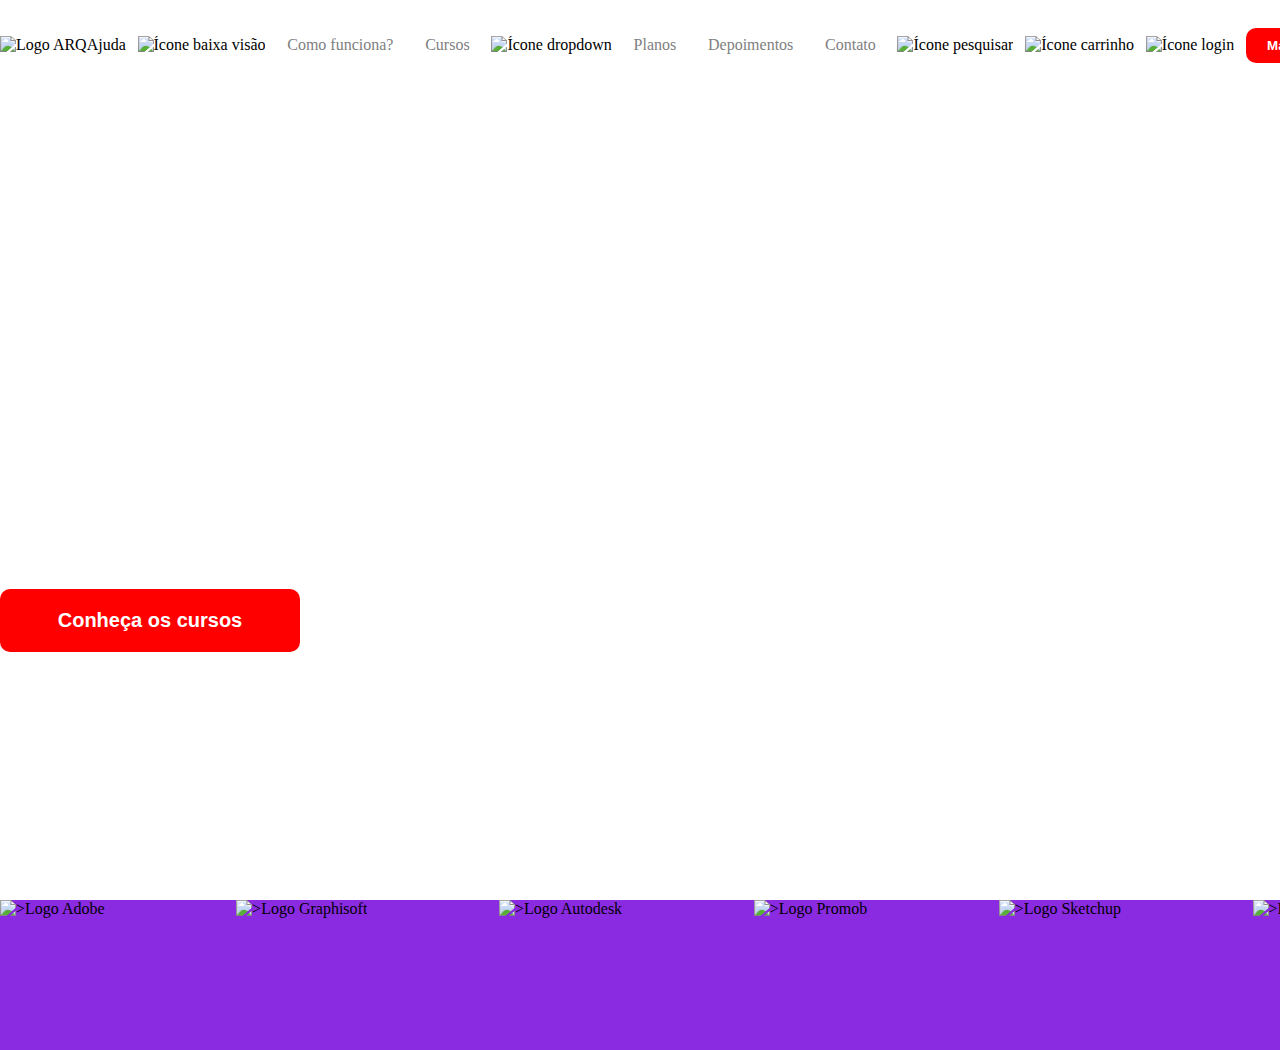
==== exercicio_final/index.html @ 5bce585d "arquivos da aula 10" ====
<!DOCTYPE html>
<html>
<head>
    <meta charset="utf-8" />
    <meta http-equiv="X-UA-Compatible" content="IE=edge">
    <title>ARQAjuda</title>
    <meta name="viewport" content="width=device-width, initial-scale=1">
    <link rel="stylesheet" type="text/css" media="screen" href="styles.css" />
</head>
<body>
    
    <header>
        <div class="container"> 
            <nav class="menu">
                <img src="logoarqajuda" alt="Logo ARQAjuda">
                <img src="iconebaixavisao" alt="Ícone baixa visão">
                <a href="#">Como funciona?</a>
                <a href="#">Cursos</a>
                <img src="iconedropdown" alt="Ícone dropdown">
                <a href="#">Planos</a>
                <a href="#">Depoimentos</a>
                <a href="#">Contato</a>
                <img src="iconepesquisar" alt="Ícone pesquisar">
                <img src="iconecarrinho" alt="Ícone carrinho">
                <img src="iconelogin" alt="Ícone login">
                <button class="button1">Matricule-se</button>
            </nav>
        </div>
    </header>

    <div class="banner">
        <div class="wrapper"> 
            <h1>Tenha tutores reais auxiliando<br>seu aprendizado nas áreas de<br>Arquitetura, Urbanismo e Interiores.</h1>
            <h2>Você está com dificuldade nas disciplinas?<br>Conecte-se a profissionais experientes<br>capazes de transformar seu aprendizado.</h2>
        <button class="button2">Conheça os cursos</button>
        </div>
    </div>

    <div class="partnerbox">
        <img src="logoadobe" alt=">Logo Adobe">
        <img src="logographisoft" alt=">Logo Graphisoft">
        <img src="logoautodesk" alt=">Logo Autodesk">
        <img src="logopromob" alt=">Logo Promob">
        <img src="logosketchup" alt=">Logo Sketchup">
        <img src="logolumion" alt=">Logo Lumion">

    </div>







<script src="main.js"></script>
</body>
</html>
---- exercicio_final/styles.css ----
* {
    border: 0;
    padding: 0;
    margin: 0;
}

header {
    background-color: white;
    width: 100%;
    height: 80px;
    position: fixed;
    top: 0;
    left: 0;
}

.container{
    width: 1366px;
    height: 90px;
    margin: 0 auto;  
}

nav{
    width: 1366px;
    height: 90px;
    display: flex;
    justify-content: space-between;
    align-items: center;
}

nav a {
    color: gray;
    text-decoration: none;
    margin: 0 10px;
    font-size: 16px;
}

.button1 {
    width: 120px;
    background-color: red;
    border-radius: 10px;
    padding: 10px;
    color: white;
    font-weight: bold;
}


.banner {
    width: 100%;
    height: 900px;
    background-size: cover; 
    object-fit: fill;
    background-image: url('https://toflipflop.files.wordpress.com/2011/08/193363_10150164271838254_80329313253_6744668_5075545_o.jpg');
    background-position: center; 
    display: flex;
    justify-content: center;
    align-items: center;

}

.wrapper{
    width: 1366px;
    height: 500px;
}

.wrapper h1{
    color: #FFF;
    font-size: 50px;
    font-weight: bold;
    margin-top: 50px;
}

.wrapper h2{
    color: #FFF;
    font-size: 30px;
    font-weight: normal;
    margin-top: 20px;
    line-height: 40px;
    margin-bottom: 25px;
}

.partnerbox{
    width: 1366px;
    height: 150px;
    background-color: blueviolet;
    display: flex;
    justify-content: space-between;
    background-position: center; 
    margin: 0 auto;
}

.button2 {
    width: 300px;
    background-color: red;
    border-radius: 10px;
    padding: 20px;
    color: white;
    font-weight: bold;
    font-size: 20px
}
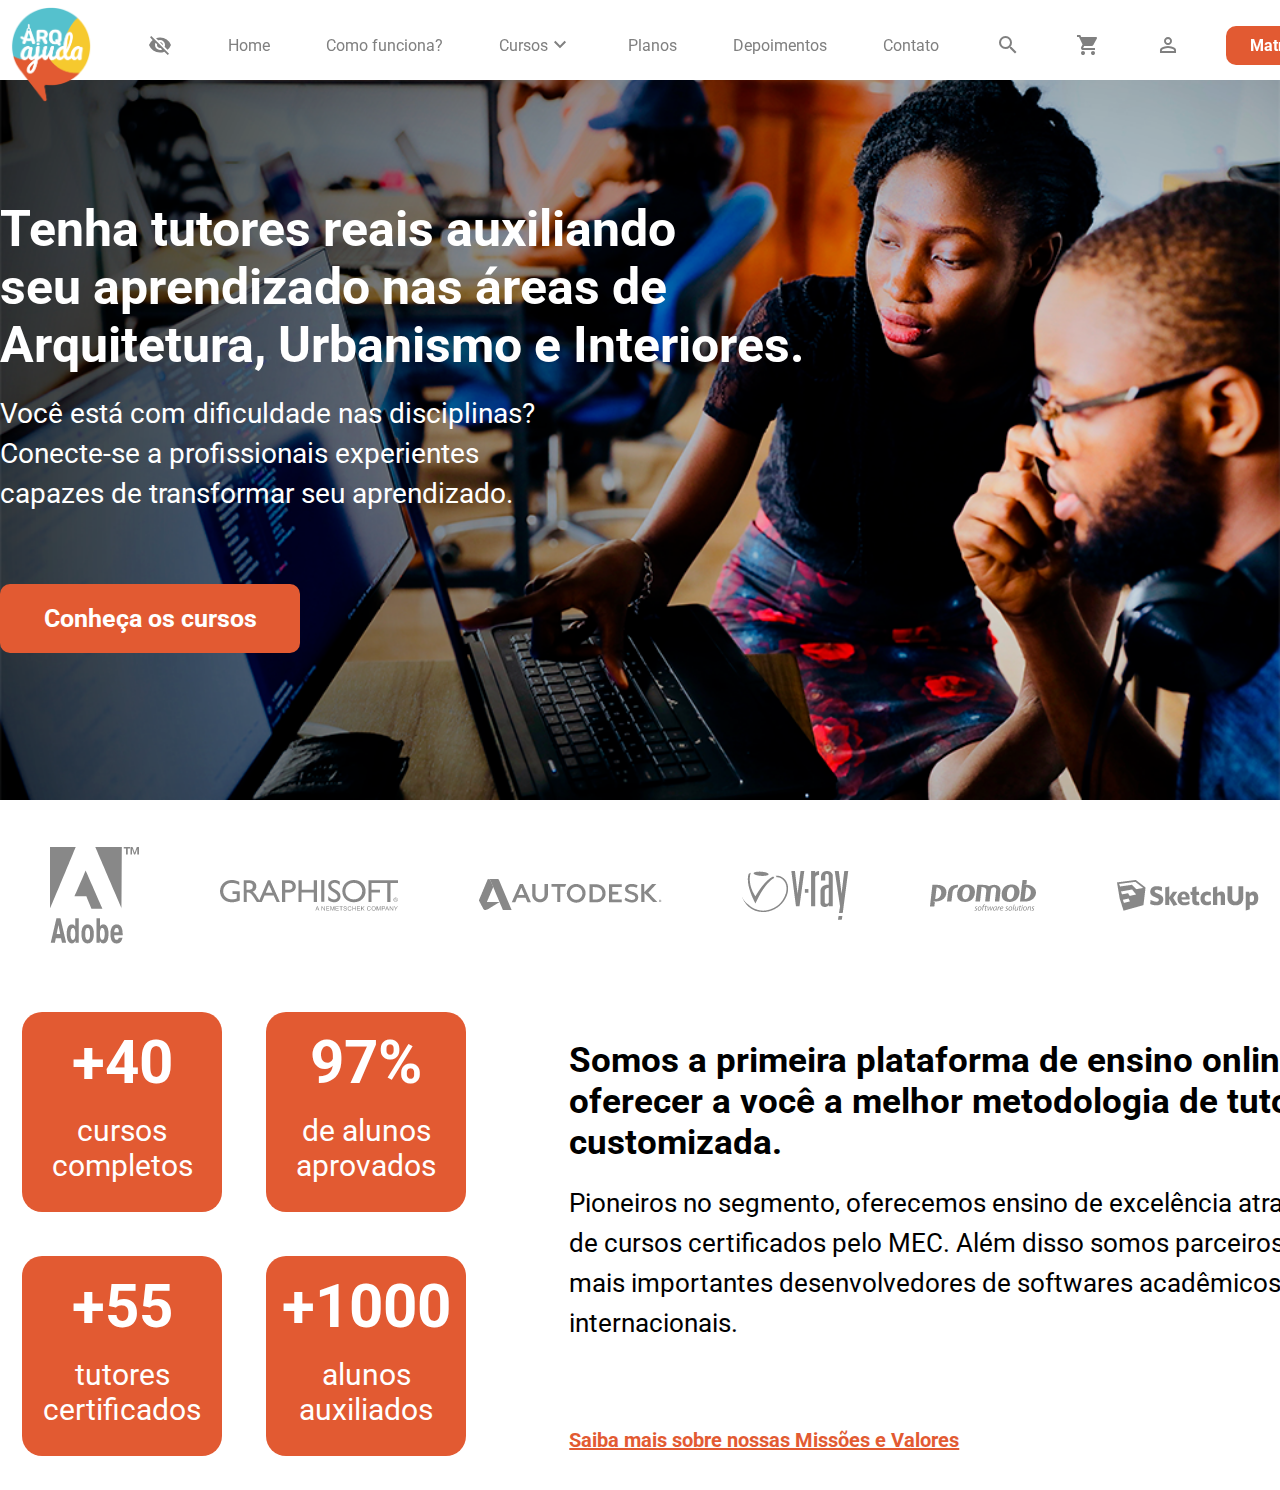
==== commit b7c5c18b: "arquivos finais 21/fev" ====
--- a/exercicio_final/index.html
+++ b/exercicio_final/index.html
@@ -5,6 +5,8 @@
     <meta http-equiv="X-UA-Compatible" content="IE=edge">
     <title>ARQAjuda</title>
     <meta name="viewport" content="width=device-width, initial-scale=1">
+    <link href="https://fonts.googleapis.com/css?family=Roboto:300,400,500,700,900&display=swap" rel="stylesheet">
+    <link href="https://fonts.googleapis.com/icon?family=Material+Icons" rel="stylesheet">
     <link rel="stylesheet" type="text/css" media="screen" href="styles.css" />
 </head>
 <body>
@@ -12,17 +14,17 @@
     <header>
         <div class="container"> 
             <nav class="menu">
-                <img src="logoarqajuda" alt="Logo ARQAjuda">
-                <img src="iconebaixavisao" alt="Ícone baixa visão">
+                <a href="#"><img src="logo_arqajuda.png" class="logo" alt="Logo ARQAjuda"></a>
+                <a href="#"><i class="material-icons">visibility_off</i></a>
+                <a href="#">Home</a>
                 <a href="#">Como funciona?</a>
-                <a href="#">Cursos</a>
-                <img src="iconedropdown" alt="Ícone dropdown">
+                <a href="#">Cursos <i class="material-icons" >keyboard_arrow_down</i></a>
                 <a href="#">Planos</a>
                 <a href="#">Depoimentos</a>
                 <a href="#">Contato</a>
-                <img src="iconepesquisar" alt="Ícone pesquisar">
-                <img src="iconecarrinho" alt="Ícone carrinho">
-                <img src="iconelogin" alt="Ícone login">
+                <a href="#"><i class="material-icons">search</i></a>
+                <a href="#"><i class="material-icons">shopping_cart</i></a>
+                <a href="#"><i class="material-icons">person_outline</i></a>
                 <button class="button1">Matricule-se</button>
             </nav>
         </div>
@@ -37,15 +39,39 @@
     </div>
 
     <div class="partnerbox">
-        <img src="logoadobe" alt=">Logo Adobe">
-        <img src="logographisoft" alt=">Logo Graphisoft">
-        <img src="logoautodesk" alt=">Logo Autodesk">
-        <img src="logopromob" alt=">Logo Promob">
-        <img src="logosketchup" alt=">Logo Sketchup">
-        <img src="logolumion" alt=">Logo Lumion">
-
+        <img src="logo_adobe.png" alt=">Logo Adobe">
+        <img src="logo_graphisoft.png" alt=">Logo Graphisoft">
+        <img src="logo_autodesk.png" alt=">Logo Autodesk">
+        <img src="logo_vray.png" alt=">Logo Vray">
+        <img src="logo_promob.png" alt=">Logo Promob">
+        <img src="logo_sketchup.png" alt=">Logo Sketchup">
+        <img src="logo_lumion.png" alt=">Logo Lumion">
     </div>
-
+    <div class="aboutbox">
+        <div class="numbers">
+            <div class="box">
+                <h1>+40</h1>
+                <h2>cursos completos</h2>
+            </div>
+            <div class="box">
+                <h1>97%</h1>
+                <h2>de alunos aprovados</h2> 
+            </div>
+            <div class="box">
+                <h1>+55</h1>
+                <h2>tutores certificados</h2>
+            </div>
+            <div class="box">
+                <h1>+1000</h1>
+                <h2>alunos auxiliados</h2>
+            </div>
+        </div>
+        <div class="numbersinfo">
+            <h1> Somos a primeira plataforma de ensino online a oferecer a você a melhor metodologia de tutoria customizada.</h1>
+            <h2>Pioneiros no segmento, oferecemos ensino de excelência através de cursos certificados pelo MEC. Além disso somos parceiros dos mais importantes desenvolvedores de softwares acadêmicos internacionais.</h2>
+        <a href="#" class="saibamaislink"> Saiba mais sobre nossas Missões e Valores </a>
+        </div>
+    </div>
 
 
 
--- a/exercicio_final/styles.css
+++ b/exercicio_final/styles.css
@@ -28,33 +28,43 @@
 }
 
 nav a {
+    font-family: 'Roboto';
     color: gray;
     text-decoration: none;
     margin: 0 10px;
     font-size: 16px;
+    display: flex;
+    justify-content: center;
+    align-items: center;
 }
 
 .button1 {
-    width: 120px;
-    background-color: red;
+    font-family: 'Roboto';
+    width: 140px;
+    background-color: #E25A32;
     border-radius: 10px;
     padding: 10px;
     color: white;
     font-weight: bold;
+    font-size: 16px;
+}
+
+.logo {
+    height: 95px;
+    margin-top: 18px;
 }
 
 
 .banner {
     width: 100%;
-    height: 900px;
+    height: 800px;
     background-size: cover; 
-    object-fit: fill;
-    background-image: url('https://toflipflop.files.wordpress.com/2011/08/193363_10150164271838254_80329313253_6744668_5075545_o.jpg');
+    object-fit: cover;
+    background-image: url('background.png');
     background-position: center; 
     display: flex;
     justify-content: center;
     align-items: center;
-
 }
 
 .wrapper{
@@ -63,38 +73,120 @@
 }
 
 .wrapper h1{
+    font-family: 'Roboto';
     color: #FFF;
     font-size: 50px;
-    font-weight: bold;
+    font-weight: bolder;
     margin-top: 50px;
 }
 
 .wrapper h2{
+    font-family: 'Roboto';
     color: #FFF;
-    font-size: 30px;
+    font-size: 28px;
     font-weight: normal;
     margin-top: 20px;
     line-height: 40px;
-    margin-bottom: 25px;
+    margin-bottom: 70px;
 }
 
 .partnerbox{
     width: 1366px;
-    height: 150px;
-    background-color: blueviolet;
+    height: 90px;
     display: flex;
     justify-content: space-between;
     background-position: center; 
+    align-items: flex-start;
+    align-items: center;
     margin: 0 auto;
+    padding: 50px;
 }
 
 .button2 {
+    font-family: 'Roboto';
     width: 300px;
-    background-color: red;
+    background-color: #E25A32;
     border-radius: 10px;
     padding: 20px;
     color: white;
     font-weight: bold;
-    font-size: 20px
+    font-size: 25px
 }
 
+.aboutbox{
+    width: 1366px;
+    min-height: 500px;
+    display: flex;
+    justify-content: center;
+    align-items: flex-start;
+    margin: 0 auto;
+}
+
+.numbers{
+    min-width: 500px;
+    display: flex;
+    align-items: flex-start;
+    flex-wrap: wrap;
+    
+}
+
+.numbersinfo{
+    width: 1366px;
+    height: 500px;
+}
+
+.numbersinfo h1{
+    font-family: 'Roboto';
+    color:black;
+    font-size: 35px;
+    font-weight: bolder;
+    margin-top: 50px;
+    margin-right: 20px;
+}
+
+.numbersinfo h2{
+    font-family: 'Roboto';
+    color: black;
+    font-size: 26px;
+    font-weight: normal;
+    margin-top: 20px;
+    line-height: 40px;
+    margin-bottom: 85px;
+    margin-right: 20px;
+}
+
+.box{
+    background-color: #E25A32;
+    width: 200px;
+    height: 200px;
+    border-radius: 20px;
+    margin: 22px;
+    text-align: center;
+
+}
+
+.box h1{
+    margin-top: 15px;
+    font-family: 'Roboto';
+    color: #FFF;
+    font-size: 60px;
+    font-weight: bolder;
+}
+
+.box h2{
+    font-family: 'Roboto';
+    color: #FFF;
+    font-size: 30px;
+    font-weight: normal;
+    line-height: 35px;
+    text-align: center;
+    margin-top: 15px;
+}
+
+.saibamaislink{
+    font-family: 'Roboto';
+    text-decoration-line: underline;
+    font-weight: bold;
+    color: #E25A32;
+    font-size: 20px;
+}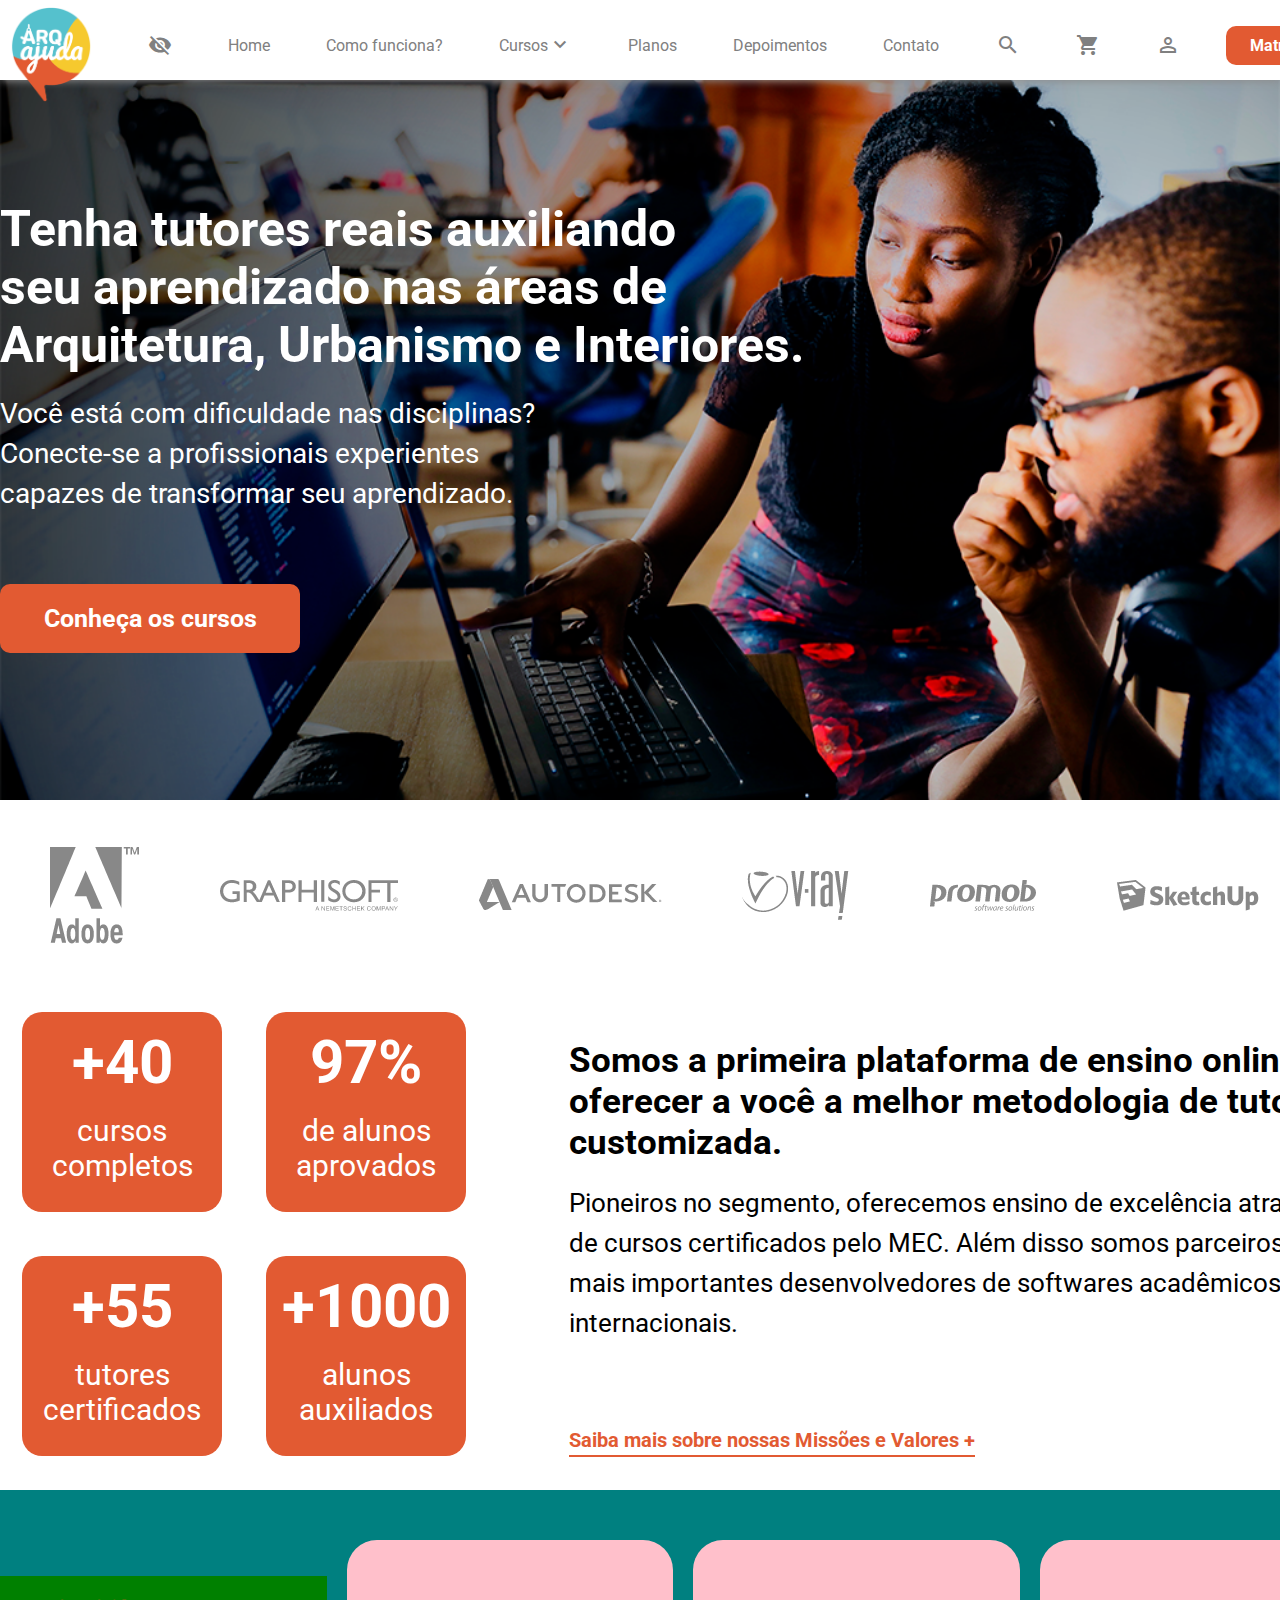
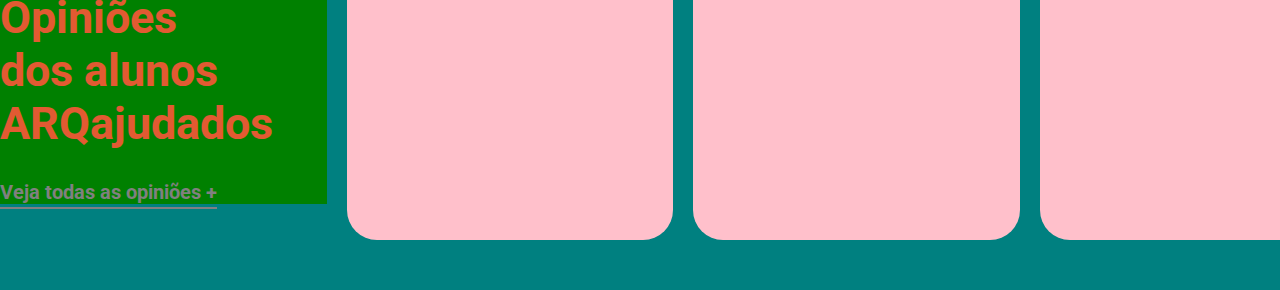
==== commit d25bec49: "arquivos atualizados 27-fev" ====
--- a/exercicio_final/index.html
+++ b/exercicio_final/index.html
@@ -69,8 +69,19 @@
         <div class="numbersinfo">
             <h1> Somos a primeira plataforma de ensino online a oferecer a você a melhor metodologia de tutoria customizada.</h1>
             <h2>Pioneiros no segmento, oferecemos ensino de excelência através de cursos certificados pelo MEC. Além disso somos parceiros dos mais importantes desenvolvedores de softwares acadêmicos internacionais.</h2>
-        <a href="#" class="saibamaislink"> Saiba mais sobre nossas Missões e Valores </a>
+        <a href="#" class="saibamaislink">Saiba mais sobre nossas Missões e Valores +</a>
         </div>
+    </div>
+    <div class="opiniaocontainer">
+        <div class="opiniaotitle">
+            <h1>Opiniões<br>dos alunos<br>ARQajudados</h1>
+            <a href="#" class="vejatodasopinioes">Veja todas as opiniões +</a>
+
+
+        </div>
+        <div class="opiniaobox"></div>
+        <div class="opiniaobox"></div>
+        <div class="opiniaobox"></div>
     </div>
 
 
--- a/exercicio_final/styles.css
+++ b/exercicio_final/styles.css
@@ -3,6 +3,8 @@
     padding: 0;
     margin: 0;
 }
+
+/* Cabeçalho */
 
 header {
     background-color: white;
@@ -11,20 +13,27 @@
     position: fixed;
     top: 0;
     left: 0;
-}
-
-.container{
+    box-shadow: 1px 1px 8px #8d8d8d;
+}
+
+.container {
+    background-color: white;
+    width: 1366px;
+    height: 80px;
+    margin: 0 auto;  
+}
+
+nav {
     width: 1366px;
     height: 90px;
-    margin: 0 auto;  
-}
-
-nav{
-    width: 1366px;
-    height: 90px;
     display: flex;
     justify-content: space-between;
     align-items: center;
+}
+
+.logo {
+    height: 95px;
+    margin-top: 18px;
 }
 
 nav a {
@@ -37,6 +46,8 @@
     justify-content: center;
     align-items: center;
 }
+
+/* Corpo */
 
 .button1 {
     font-family: 'Roboto';
@@ -49,10 +60,7 @@
     font-size: 16px;
 }
 
-.logo {
-    height: 95px;
-    margin-top: 18px;
-}
+
 
 
 .banner {
@@ -185,8 +193,54 @@
 
 .saibamaislink{
     font-family: 'Roboto';
-    text-decoration-line: underline;
     font-weight: bold;
     color: #E25A32;
     font-size: 20px;
+    border-bottom: 2px solid #E25A32; 
+    padding-bottom: 3px;
+    text-decoration: none;
+}
+
+.opiniaocontainer{
+    background-color: teal;
+    width: 1366px;
+    height: 400px;
+    display: flex;
+    justify-content: space-around;
+    align-items: center;
+    margin: 0 auto;
+}
+
+.opiniaotitle{
+    background-color: green;
+    width: 400px;
+
+}
+
+.opiniaobox{
+    border-radius: 30px;
+    background-color: pink;
+    width: 400px;
+    height: 300px;
+    margin-left: 20px;
+
+}
+
+.opiniaotitle h1{
+    margin-top: 15px;
+    font-family: 'Roboto';
+    color: #E25A32;
+    font-size: 45px;
+    font-weight: bolder;
+    margin-bottom: 30px;
+}
+
+.vejatodasopinioes{
+    font-family: 'Roboto';
+    font-weight: bold;
+    color: gray;
+    font-size: 20px;
+    border-bottom: 2px solid gray; 
+    padding-bottom: 3px;
+    text-decoration: none;
 }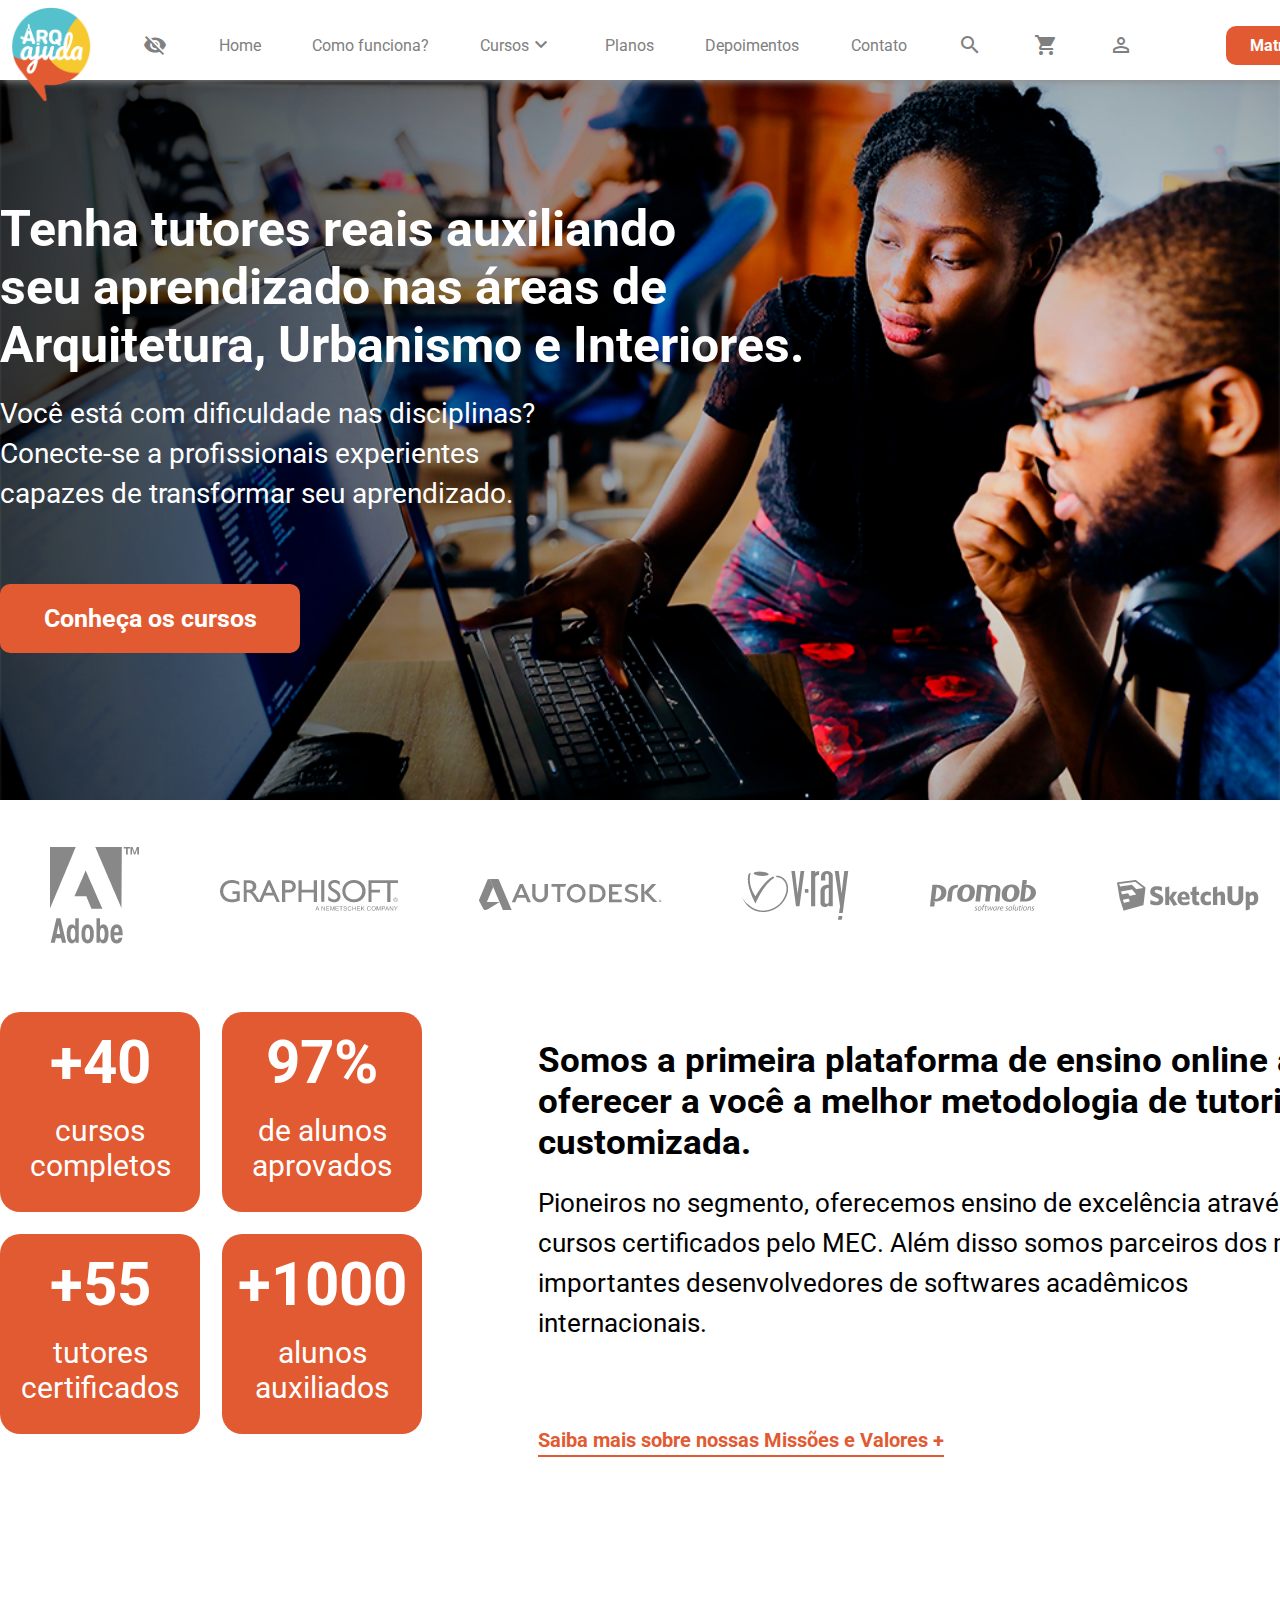
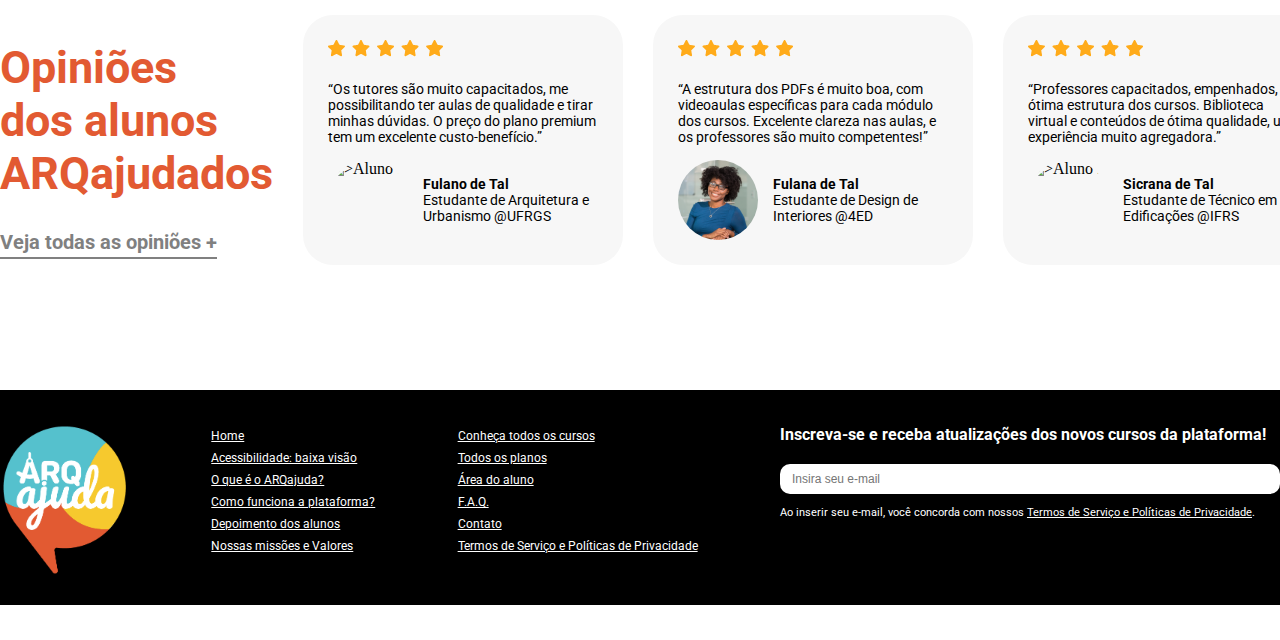
==== commit 57756ce5: "Arquivos aula 27-02 - noite" ====
--- a/exercicio_final/index.html
+++ b/exercicio_final/index.html
@@ -25,7 +25,7 @@
                 <a href="#"><i class="material-icons">search</i></a>
                 <a href="#"><i class="material-icons">shopping_cart</i></a>
                 <a href="#"><i class="material-icons">person_outline</i></a>
-                <button class="button1">Matricule-se</button>
+                <a href="#"></a><button class="button1">Matricule-se</button></a>
             </nav>
         </div>
     </header>
@@ -34,7 +34,7 @@
         <div class="wrapper"> 
             <h1>Tenha tutores reais auxiliando<br>seu aprendizado nas áreas de<br>Arquitetura, Urbanismo e Interiores.</h1>
             <h2>Você está com dificuldade nas disciplinas?<br>Conecte-se a profissionais experientes<br>capazes de transformar seu aprendizado.</h2>
-        <button class="button2">Conheça os cursos</button>
+            <a href="#"><button class="button2">Conheça os cursos</button></a>
         </div>
     </div>
 
@@ -79,10 +79,75 @@
 
 
         </div>
-        <div class="opiniaobox"></div>
-        <div class="opiniaobox"></div>
-        <div class="opiniaobox"></div>
+        <div class="opiniaobox">
+            <img src="estrelas.png" class="estrelas" alt="Estrelas">           
+            <p class="opiniaoboxtexto"> “Os tutores são muito capacitados, me possibilitando ter aulas de qualidade e tirar minhas dúvidas. O preço do plano premium tem um excelente custo-benefício.”</p>
+            <div class="containerfotoeopiniao">
+                <img src="pessoa1.jpg" class="opiniaofoto" alt=">Aluno 1">
+                <p class="opiniaoboxid"><strong>Fulano de Tal</strong><br>Estudante de Arquitetura e Urbanismo @UFRGS</p>
+                </div>
+        </div>
+        <div class="opiniaobox">
+            <img src="estrelas.png" class="estrelas" alt="Estrelas">           
+            <p class="opiniaoboxtexto"> “A estrutura dos PDFs é muito boa, com videoaulas específicas para cada módulo dos cursos. Excelente clareza nas aulas, e os professores são muito competentes!”</p>
+            <div class="containerfotoeopiniao">
+                <img src="pessoa2.jpg" class="opiniaofoto" alt=">Aluno 2">
+                <p class="opiniaoboxid"><strong>Fulana de Tal</strong><br>Estudante de Design de Interiores @4ED</p> 
+            </div>   
+         </div>    
+         <div class="opiniaobox">
+             <img src="estrelas.png" class="estrelas" alt="Estrelas">           
+             <p class="opiniaoboxtexto"> “Professores capacitados, empenhados, ótima estrutura dos cursos. Biblioteca virtual e conteúdos de ótima qualidade, uma experiência muito agregadora.”</p>
+             <div class="containerfotoeopiniao">
+                <img src="pessoa3.jpg" class="opiniaofoto" alt=">Aluno 3">
+                <p class="opiniaoboxid"><strong>Sicrana de Tal</strong><br>Estudante de Técnico em Edificações @IFRS</p> 
+            </div>
+        </div>
+        <div class="opiniaobox">
+                <img src="estrelas.png" class="estrelas" alt="Estrelas">           
+                <p class="opiniaoboxtexto"> “Fazer o curso de Urbanismo nessa plataforma foi ótimo. Aprendi muito, reforcei o conteúdo em que eu tinha dificuldades de tirei nota 10 em Projeto.”</p>
+                <div class="containerfotoeopiniao">
+                   <img src="pessoa4.jpg" class="opiniaofoto" alt=">Aluno 4">
+                   <p class="opiniaoboxid"><strong>Beltrano de Tal</strong><br>Estudante Design de Urbanismo @UNEB</p> 
+               </div>
+           </div>
     </div>
+ 
+    <footer>
+        <div class="rodape">
+            <div class="divrodape1">
+                <img src="logo_arqajuda.png" class="logorodape" alt="Logo ARQAjuda">
+            </div>
+
+            <div class="divrodape2">
+                <a href="#">Home</a><br>
+                <a href="#">Acessibilidade: baixa visão</a><br>
+                <a href="#">O que é o ARQajuda?</a><br>
+                <a href="#">Como funciona a plataforma?</a><br>
+                <a href="#">Depoimento dos alunos</a><br>
+                <a href="#">Nossas missões e Valores</a>
+            </div>
+
+            <div class="divrodape3">
+                <a href="#">Conheça todos os cursos</a><br>
+                <a href="#">Todos os planos</a><br>
+                <a href="#">Área do aluno</a><br>
+                <a href="#">F.A.Q.</a><br>
+                <a href="#">Contato</a><br>
+                <a href="#">Termos de Serviço e Políticas de Privacidade</a>
+            </div>
+
+            <div class="divrodape4">
+                <h3>Inscreva-se e receba atualizações dos novos cursos da plataforma!</h3>
+                <form action="" method="post">
+                    <input type="email" name="e-mail" placeholder="Insira seu e-mail">
+                </form>
+                <h4>Ao inserir seu e-mail, você concorda com nossos <a href="#">Termos de Serviço e Políticas de Privacidade</a>.</h4>
+        </div>
+    </footer>
+
+
+ 
 
 
 
--- a/exercicio_final/styles.css
+++ b/exercicio_final/styles.css
@@ -58,10 +58,8 @@
     color: white;
     font-weight: bold;
     font-size: 16px;
-}
-
-
-
+    cursor: pointer;
+}
 
 .banner {
     width: 100%;
@@ -118,7 +116,8 @@
     padding: 20px;
     color: white;
     font-weight: bold;
-    font-size: 25px
+    font-size: 25px;
+    cursor: pointer;
 }
 
 .aboutbox{
@@ -168,7 +167,8 @@
     width: 200px;
     height: 200px;
     border-radius: 20px;
-    margin: 22px;
+    margin-top: 22px;
+    margin-right: 22px;
     text-align: center;
 
 }
@@ -202,29 +202,27 @@
 }
 
 .opiniaocontainer{
-    background-color: teal;
-    width: 1366px;
-    height: 400px;
+    width: 1366px;
+    height: 500px;
     display: flex;
     justify-content: space-around;
     align-items: center;
     margin: 0 auto;
 }
 
-.opiniaotitle{
-    background-color: green;
+.opiniaotitle {
     width: 400px;
-
-}
-
-.opiniaobox{
+}
+
+.opiniaobox {
     border-radius: 30px;
-    background-color: pink;
-    width: 400px;
-    height: 300px;
-    margin-left: 20px;
-
-}
+    background-color: #F7F7F7;
+    width: 600px;
+    height: 250px;
+    margin-left: 30px;
+    flex-wrap: wrap;
+}
+
 
 .opiniaotitle h1{
     margin-top: 15px;
@@ -243,4 +241,123 @@
     border-bottom: 2px solid gray; 
     padding-bottom: 3px;
     text-decoration: none;
+}
+
+.estrelas{
+    margin-top: 25px;
+    margin-left: 25px;
+}
+
+.containerfotoeopiniao{
+    display: flex;
+    align-items: center;
+    margin-left: 25px;
+    margin-top: 15px;
+
+}
+.opiniaofoto {
+    height: 80px;
+    width: 80px;
+    border-radius: 50%;
+    background-position: center;
+    background-size: cover;
+    object-fit: cover;
+}
+
+.opiniaoboxtexto{
+    font-family: 'Roboto';
+    color: #000;
+    font-size: 14px;
+    margin-top: 20px;
+    margin-left: 25px;
+    margin-right: 20px;
+}
+
+.opiniaoboxid {
+    width: 185px;
+    font-family: 'Roboto';
+    color: #000;
+    font-size: 14px;
+    margin-left: 15px;
+    margin-right: 15px;
+    flex-wrap: wrap;
+}
+
+
+/* Rodapé */
+
+footer {
+    background-color: black;
+    width: 100%;
+    height: 215px;
+    display: flex;
+    justify-content: center;
+    align-items: center;
+}
+
+.rodape {
+    width: 1366px;
+    height: 100%;
+    display: flex;
+    justify-content: space-between;
+    align-items: initial;
+    margin-top: 70px;
+}
+
+.logorodape {
+    height: 150px;
+    margin-bottom: 20px;
+}
+
+.divrodape1, .divrodape2 {
+    height:150px;
+}
+
+.divrodape3 {
+    height: 150px;
+}
+
+.divrodape4 {
+    width: 500px;
+    height: 150px;
+}
+
+.divrodape2 a, .divrodape3 a{
+    font-family: 'Roboto';
+    line-height: 22px;
+    color: white;
+    font-size: 12px;
+}
+
+h3 {
+    font-family: 'Roboto';
+    color: white;
+    font-size: 16px;
+    margin-bottom: 14px;
+    font-weight: bold;
+}
+
+h4, h4 a {
+    font-family: 'Roboto';
+    color: white;
+    font-size: 11px;
+    font-weight: normal;
+    margin-top: 12px;
+   
+}
+
+
+form{
+    width: 100%;
+    margin-top: 20px;
+}
+
+form input{
+    width: 100%;
+    height: 30px;
+    border: 0;
+    border-radius: 10px;
+    padding: 12px;
+    box-sizing: border-box;
+    font-size: 12px;
 }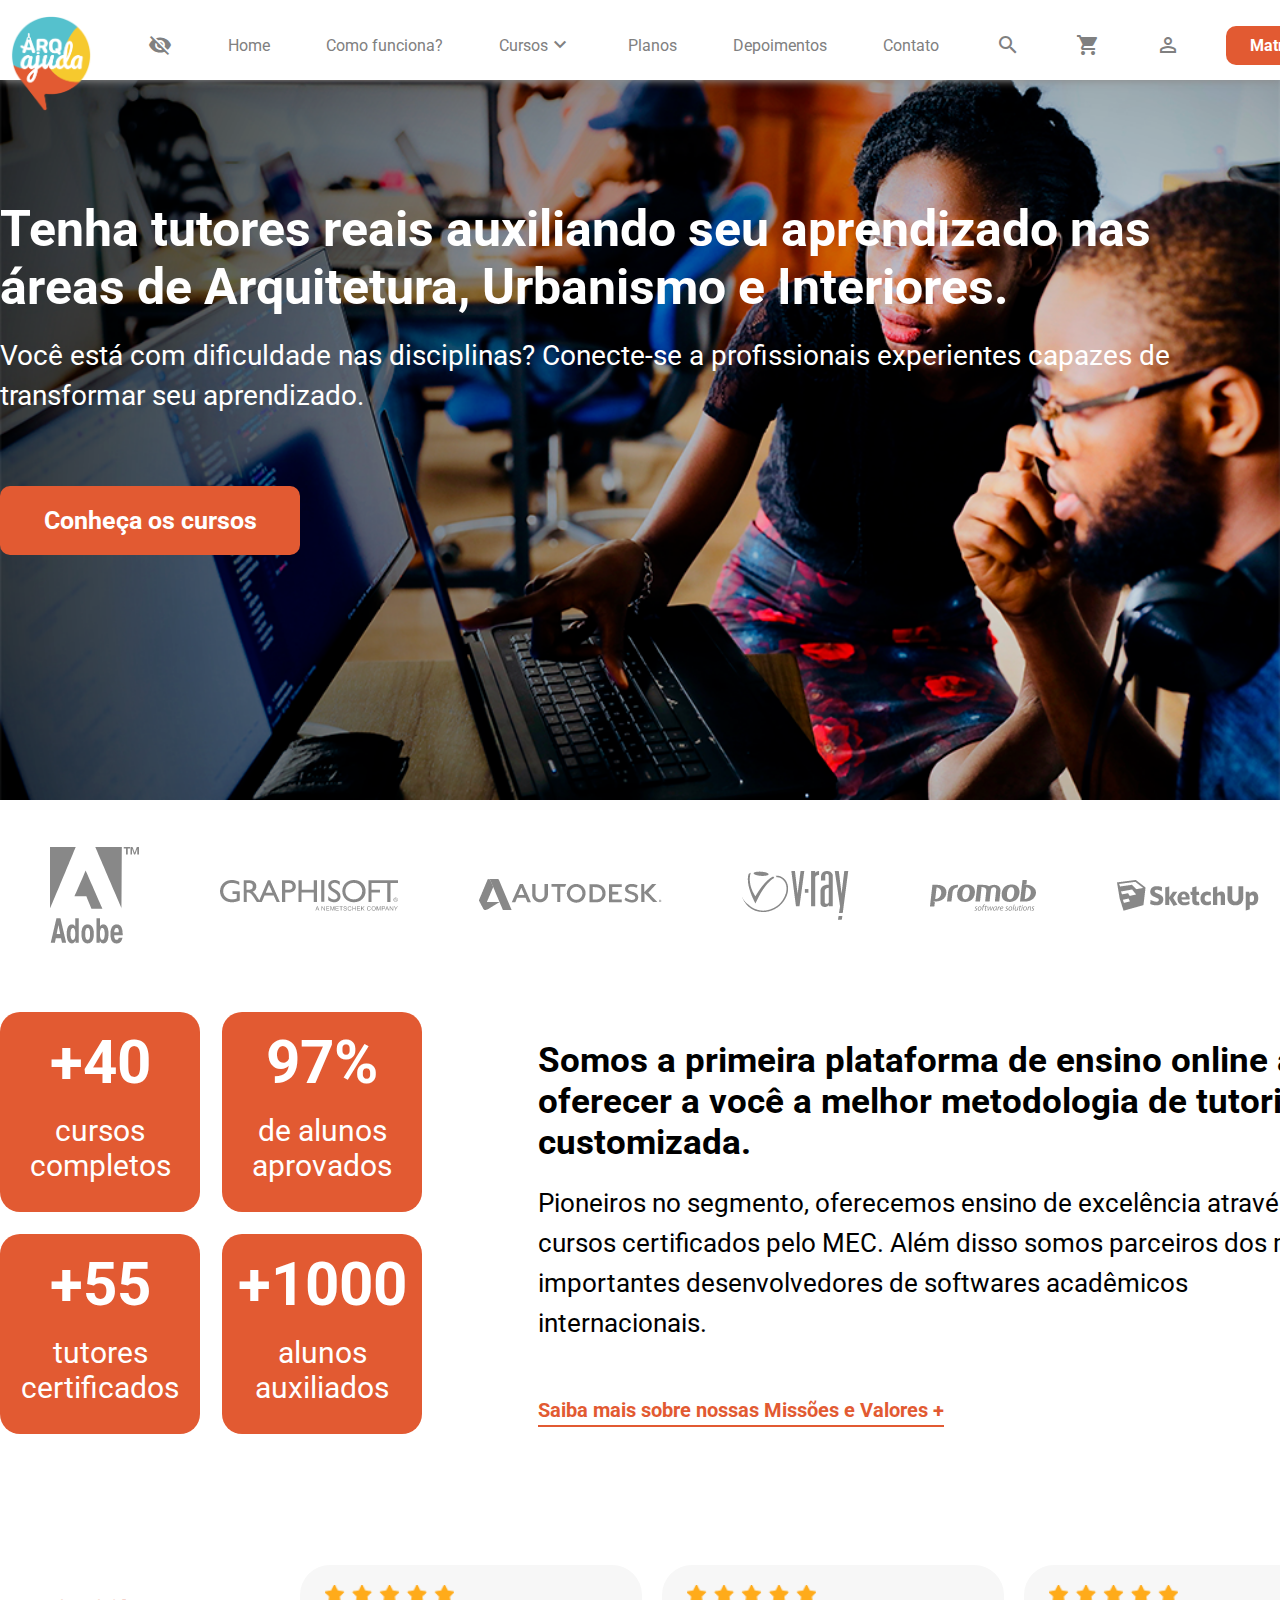
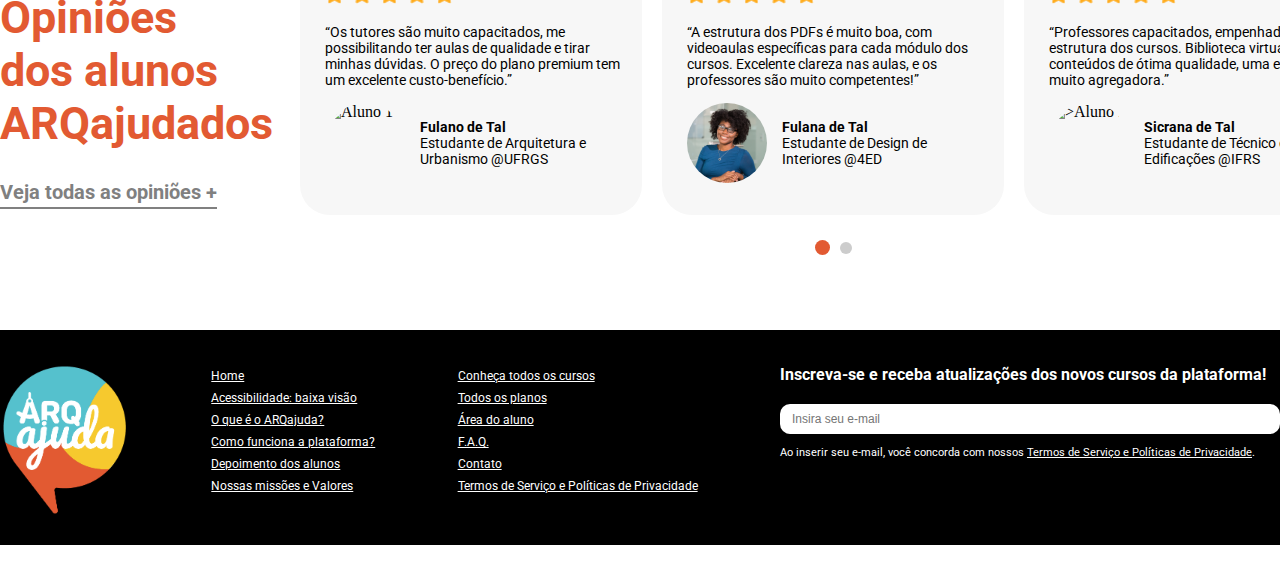
==== commit bf2a937f: "arquivos da aula 28-02" ====
--- a/exercicio_final/index.html
+++ b/exercicio_final/index.html
@@ -7,6 +7,7 @@
     <meta name="viewport" content="width=device-width, initial-scale=1">
     <link href="https://fonts.googleapis.com/css?family=Roboto:300,400,500,700,900&display=swap" rel="stylesheet">
     <link href="https://fonts.googleapis.com/icon?family=Material+Icons" rel="stylesheet">
+    <link rel="stylesheet" type="text/css" media="screen" href="owl.carousel.min.css" />
     <link rel="stylesheet" type="text/css" media="screen" href="styles.css" />
 </head>
 <body>
@@ -14,7 +15,7 @@
     <header>
         <div class="container"> 
             <nav class="menu">
-                <a href="#"><img src="logo_arqajuda.png" class="logo" alt="Logo ARQAjuda"></a>
+                <a href="#" class="logo"><img src="logo_arqajuda.png" class="logo" alt="Logo ARQAjuda"></a>
                 <a href="#"><i class="material-icons">visibility_off</i></a>
                 <a href="#">Home</a>
                 <a href="#">Como funciona?</a>
@@ -25,16 +26,16 @@
                 <a href="#"><i class="material-icons">search</i></a>
                 <a href="#"><i class="material-icons">shopping_cart</i></a>
                 <a href="#"><i class="material-icons">person_outline</i></a>
-                <a href="#"></a><button class="button1">Matricule-se</button></a>
+                <button class="button1">Matricule-se</button>
             </nav>
         </div>
     </header>
 
     <div class="banner">
         <div class="wrapper"> 
-            <h1>Tenha tutores reais auxiliando<br>seu aprendizado nas áreas de<br>Arquitetura, Urbanismo e Interiores.</h1>
-            <h2>Você está com dificuldade nas disciplinas?<br>Conecte-se a profissionais experientes<br>capazes de transformar seu aprendizado.</h2>
-            <a href="#"><button class="button2">Conheça os cursos</button></a>
+            <h1>Tenha tutores reais auxiliando seu aprendizado nas áreas de Arquitetura, Urbanismo e Interiores.</h1>
+            <h2>Você está com dificuldade nas disciplinas? Conecte-se a profissionais experientes capazes de transformar seu aprendizado.</h2>
+            <button class="button2">Conheça os cursos</button>
         </div>
     </div>
 
@@ -73,44 +74,44 @@
         </div>
     </div>
     <div class="opiniaocontainer">
-        <div class="opiniaotitle">
+        <div class="opiniaotitlecontainer">
             <h1>Opiniões<br>dos alunos<br>ARQajudados</h1>
             <a href="#" class="vejatodasopinioes">Veja todas as opiniões +</a>
-
-
         </div>
-        <div class="opiniaobox">
+        <div class="opiniaoboxcontainer owl-carousel">
+            <div class="opiniaobox">
             <img src="estrelas.png" class="estrelas" alt="Estrelas">           
             <p class="opiniaoboxtexto"> “Os tutores são muito capacitados, me possibilitando ter aulas de qualidade e tirar minhas dúvidas. O preço do plano premium tem um excelente custo-benefício.”</p>
             <div class="containerfotoeopiniao">
-                <img src="pessoa1.jpg" class="opiniaofoto" alt=">Aluno 1">
+                <img src="pessoa1.jpg" class="opiniaofoto" alt="Aluno 1">
                 <p class="opiniaoboxid"><strong>Fulano de Tal</strong><br>Estudante de Arquitetura e Urbanismo @UFRGS</p>
                 </div>
-        </div>
-        <div class="opiniaobox">
+            </div>
+            <div class="opiniaobox">
             <img src="estrelas.png" class="estrelas" alt="Estrelas">           
             <p class="opiniaoboxtexto"> “A estrutura dos PDFs é muito boa, com videoaulas específicas para cada módulo dos cursos. Excelente clareza nas aulas, e os professores são muito competentes!”</p>
             <div class="containerfotoeopiniao">
                 <img src="pessoa2.jpg" class="opiniaofoto" alt=">Aluno 2">
                 <p class="opiniaoboxid"><strong>Fulana de Tal</strong><br>Estudante de Design de Interiores @4ED</p> 
             </div>   
-         </div>    
-         <div class="opiniaobox">
+            </div>    
+            <div class="opiniaobox">
              <img src="estrelas.png" class="estrelas" alt="Estrelas">           
              <p class="opiniaoboxtexto"> “Professores capacitados, empenhados, ótima estrutura dos cursos. Biblioteca virtual e conteúdos de ótima qualidade, uma experiência muito agregadora.”</p>
              <div class="containerfotoeopiniao">
                 <img src="pessoa3.jpg" class="opiniaofoto" alt=">Aluno 3">
                 <p class="opiniaoboxid"><strong>Sicrana de Tal</strong><br>Estudante de Técnico em Edificações @IFRS</p> 
             </div>
-        </div>
-        <div class="opiniaobox">
+            </div>
+            <div class="opiniaobox">
                 <img src="estrelas.png" class="estrelas" alt="Estrelas">           
                 <p class="opiniaoboxtexto"> “Fazer o curso de Urbanismo nessa plataforma foi ótimo. Aprendi muito, reforcei o conteúdo em que eu tinha dificuldades de tirei nota 10 em Projeto.”</p>
                 <div class="containerfotoeopiniao">
                    <img src="pessoa4.jpg" class="opiniaofoto" alt=">Aluno 4">
                    <p class="opiniaoboxid"><strong>Beltrano de Tal</strong><br>Estudante Design de Urbanismo @UNEB</p> 
                </div>
-           </div>
+            </div>
+        </div>
     </div>
  
     <footer>
@@ -143,7 +144,8 @@
                     <input type="email" name="e-mail" placeholder="Insira seu e-mail">
                 </form>
                 <h4>Ao inserir seu e-mail, você concorda com nossos <a href="#">Termos de Serviço e Políticas de Privacidade</a>.</h4>
-        </div>
+            </div>
+     </div>
     </footer>
 
 
@@ -153,7 +155,9 @@
 
 
 
+    <script src="https://ajax.googleapis.com/ajax/libs/jquery/3.4.1/jquery.min.js"></script>
+    <script src="owl.carousel.min.js"></script>
+    <script src="main.js"></script>
 
-<script src="main.js"></script>
 </body>
 </html>--- a/exercicio_final/styles.css
+++ b/exercicio_final/styles.css
@@ -14,6 +14,7 @@
     top: 0;
     left: 0;
     box-shadow: 1px 1px 8px #8d8d8d;
+    z-index: 10;
 }
 
 .container {
@@ -73,12 +74,12 @@
     align-items: center;
 }
 
-.wrapper{
+.wrapper {
     width: 1366px;
     height: 500px;
 }
 
-.wrapper h1{
+.wrapper h1 {
     font-family: 'Roboto';
     color: #FFF;
     font-size: 50px;
@@ -86,7 +87,7 @@
     margin-top: 50px;
 }
 
-.wrapper h2{
+.wrapper h2 {
     font-family: 'Roboto';
     color: #FFF;
     font-size: 28px;
@@ -96,7 +97,7 @@
     margin-bottom: 70px;
 }
 
-.partnerbox{
+.partnerbox {
     width: 1366px;
     height: 90px;
     display: flex;
@@ -120,7 +121,7 @@
     cursor: pointer;
 }
 
-.aboutbox{
+.aboutbox {
     width: 1366px;
     min-height: 500px;
     display: flex;
@@ -129,7 +130,7 @@
     margin: 0 auto;
 }
 
-.numbers{
+.numbers {
     min-width: 500px;
     display: flex;
     align-items: flex-start;
@@ -137,12 +138,12 @@
     
 }
 
-.numbersinfo{
+.numbersinfo {
     width: 1366px;
     height: 500px;
 }
 
-.numbersinfo h1{
+.numbersinfo h1 {
     font-family: 'Roboto';
     color:black;
     font-size: 35px;
@@ -151,18 +152,18 @@
     margin-right: 20px;
 }
 
-.numbersinfo h2{
+.numbersinfo h2 {
     font-family: 'Roboto';
     color: black;
     font-size: 26px;
     font-weight: normal;
     margin-top: 20px;
     line-height: 40px;
-    margin-bottom: 85px;
+    margin-bottom: 55px;
     margin-right: 20px;
 }
 
-.box{
+.box {
     background-color: #E25A32;
     width: 200px;
     height: 200px;
@@ -173,7 +174,7 @@
 
 }
 
-.box h1{
+.box h1 {
     margin-top: 15px;
     font-family: 'Roboto';
     color: #FFF;
@@ -181,7 +182,7 @@
     font-weight: bolder;
 }
 
-.box h2{
+.box h2 {
     font-family: 'Roboto';
     color: #FFF;
     font-size: 30px;
@@ -191,7 +192,7 @@
     margin-top: 15px;
 }
 
-.saibamaislink{
+.saibamaislink {
     font-family: 'Roboto';
     font-weight: bold;
     color: #E25A32;
@@ -201,31 +202,44 @@
     text-decoration: none;
 }
 
-.opiniaocontainer{
-    width: 1366px;
-    height: 500px;
-    display: flex;
-    justify-content: space-around;
+.opiniaocontainer {
+    width: 1366px;
+    height: 400px;
+    display: flex;
+    justify-content: space-between;
     align-items: center;
     margin: 0 auto;
-}
-
-.opiniaotitle {
-    width: 400px;
-}
+    margin-bottom: 40px;
+}
+
+.opiniaotitlecontainer {
+    width: 300px;
+}
+
+.opiniaoboxcontainer {
+    width: 1066px;
+    height: 250px;
+    margin: 0 auto;
+}
+
 
 .opiniaobox {
     border-radius: 30px;
     background-color: #F7F7F7;
-    width: 600px;
+    width: 100%;
     height: 250px;
-    margin-left: 30px;
-    flex-wrap: wrap;
-}
-
-
-.opiniaotitle h1{
-    margin-top: 15px;
+    padding-top: 20px;
+    box-sizing: border-box;
+
+}
+
+.opiniaobox img {
+
+}
+
+
+.opiniaotitlecontainer h1 {
+    margin-top: 14px;
     font-family: 'Roboto';
     color: #E25A32;
     font-size: 45px;
@@ -233,7 +247,7 @@
     margin-bottom: 30px;
 }
 
-.vejatodasopinioes{
+.vejatodasopinioes {
     font-family: 'Roboto';
     font-weight: bold;
     color: gray;
@@ -243,12 +257,12 @@
     text-decoration: none;
 }
 
-.estrelas{
-    margin-top: 25px;
-    margin-left: 25px;
-}
-
-.containerfotoeopiniao{
+.estrelas {
+    margin-left: 25px !important;
+    width: 130px !important;
+}
+
+.containerfotoeopiniao {
     display: flex;
     align-items: center;
     margin-left: 25px;
@@ -257,7 +271,7 @@
 }
 .opiniaofoto {
     height: 80px;
-    width: 80px;
+    width: 80px !important;
     border-radius: 50%;
     background-position: center;
     background-size: cover;
@@ -343,11 +357,9 @@
     font-size: 11px;
     font-weight: normal;
     margin-top: 12px;
-   
-}
-
-
-form{
+}
+
+form {
     width: 100%;
     margin-top: 20px;
 }
@@ -360,4 +372,126 @@
     padding: 12px;
     box-sizing: border-box;
     font-size: 12px;
-}+}
+
+/* Carrossel swipe */
+
+.owl-nav {
+    display: none;
+}
+
+.owl-carousel button.owl-dot.active {
+    display: block;
+    background-color: #E25A32;
+    width: 15px;
+    height: 15px;
+    border-radius: 50%;
+    margin: 5px;
+
+}
+
+.owl-carousel button.owl-dot {
+    display: block;
+    background-color: #ccc;
+    width: 12px;
+    height: 12px;
+    border-radius: 50%;
+    margin: 5px;
+}
+
+.owl-dots{
+    margin-top: 20px;
+    display: flex;
+    justify-content: center;
+    align-items: center;
+}
+
+/* RESPONSIVO */
+
+@media (max-width: 480px){
+
+    /* nav bar */
+
+    header {
+        width: 90%;
+    }
+
+    .container {
+        width: 90%;
+    }
+
+    nav {
+        width: 90%;
+    }
+
+    .menu a {
+        display :none;
+    }
+
+    .menu a.logo {
+        display:block;
+    }
+
+    .menu{
+        width: 100%;
+    }
+
+    .button1 {
+        display: none;
+
+    }
+
+    /* banner de fundo */
+    
+    .banner {
+        width: 100%;
+   
+    }
+
+    .wrapper {
+        width: 90%;
+    }
+
+    .wrapper h1{
+        font-size: 30px;
+        margin-top: 10px;
+        width: 300px;
+        margin: 0 auto;
+        text-align: center
+    }
+
+    .wrapper h2{
+        font-size: 20px;
+        margin-top: 20px;
+        line-height: 30px;
+        margin-bottom: 45px;
+        text-align: center
+
+    }
+
+    .button2{
+        margin: 0 auto;
+        display: block;
+    }
+
+  /* logo parceiros */
+    .partnerbox {
+        width: 90%;
+        justify-content: center;
+        display: flex;
+        flex-direction: column;
+        height: auto;
+        align-items: center;
+        padding: 50px 0;
+    }
+
+    .partnerbox img {
+        margin-top: 20px;
+    }
+
+
+
+
+
+
+}
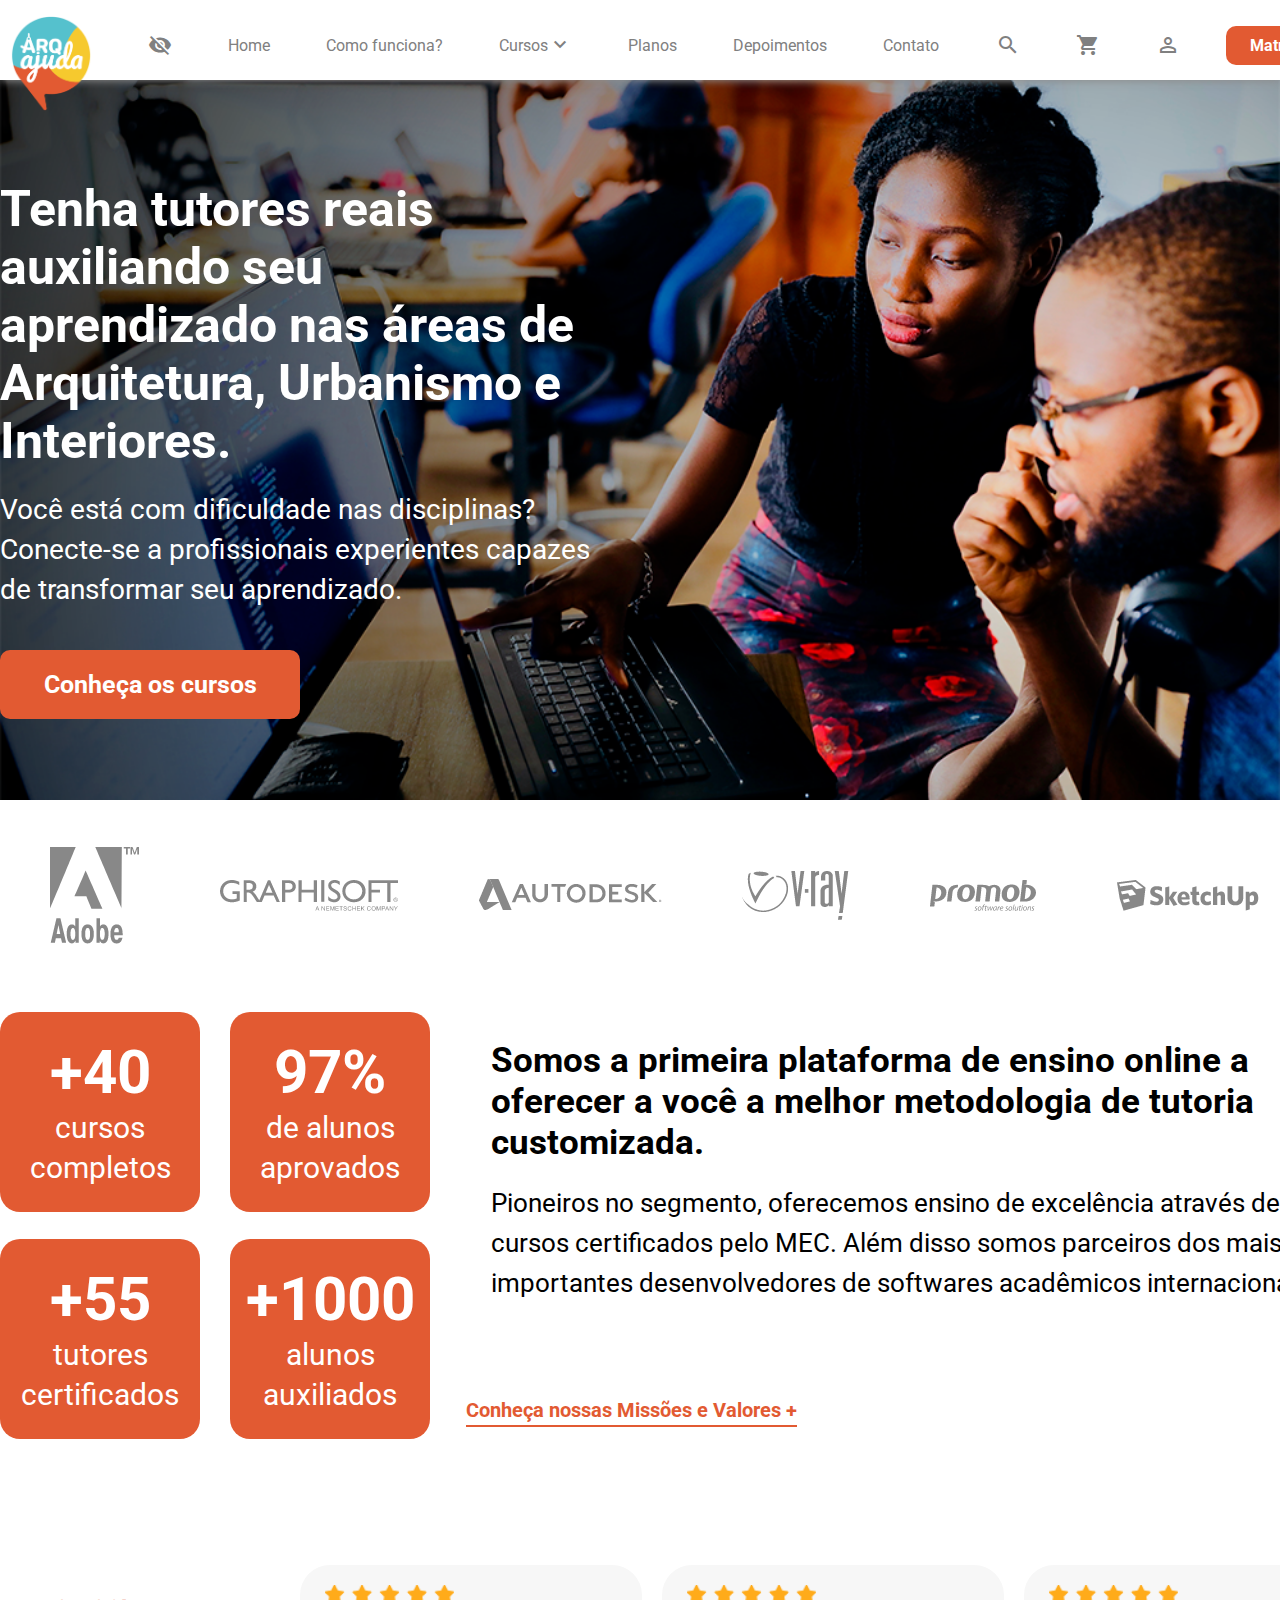
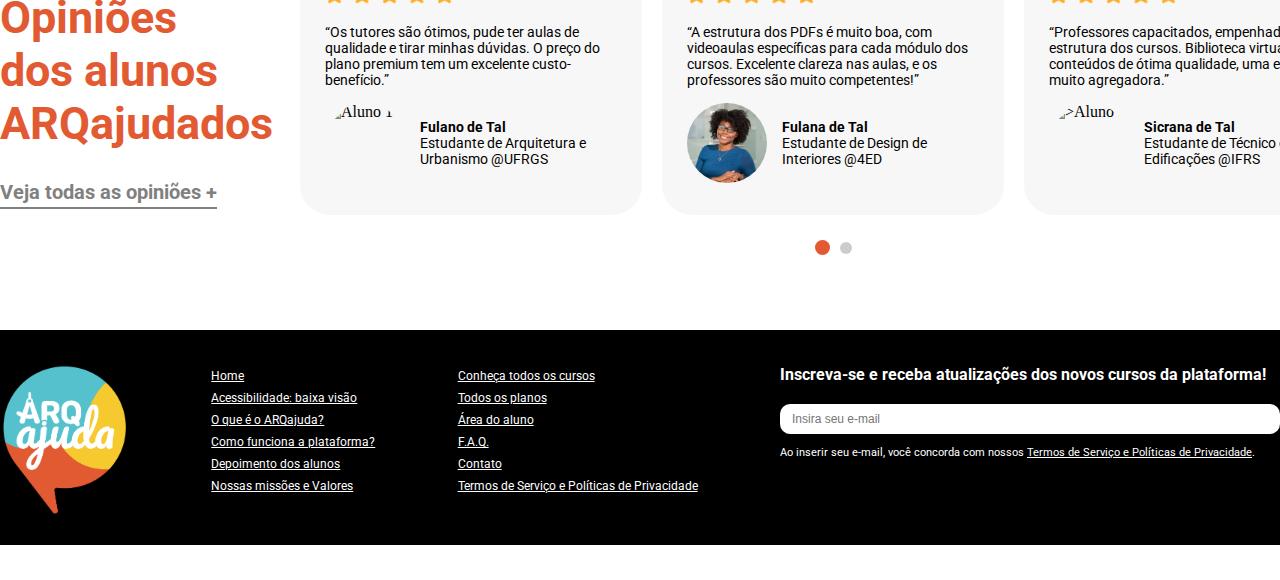
==== commit 69134496: "finalizado finalmente" ====
--- a/exercicio_final/index.html
+++ b/exercicio_final/index.html
@@ -15,7 +15,8 @@
     <header>
         <div class="container"> 
             <nav class="menu">
-                <a href="#" class="logo"><img src="logo_arqajuda.png" class="logo" alt="Logo ARQAjuda"></a>
+                <a href="#" class="logo">
+                    <img src="logo_arqajuda.png" class="logo" alt="Logo ARQAjuda"></a>
                 <a href="#"><i class="material-icons">visibility_off</i></a>
                 <a href="#">Home</a>
                 <a href="#">Como funciona?</a>
@@ -70,7 +71,7 @@
         <div class="numbersinfo">
             <h1> Somos a primeira plataforma de ensino online a oferecer a você a melhor metodologia de tutoria customizada.</h1>
             <h2>Pioneiros no segmento, oferecemos ensino de excelência através de cursos certificados pelo MEC. Além disso somos parceiros dos mais importantes desenvolvedores de softwares acadêmicos internacionais.</h2>
-        <a href="#" class="saibamaislink">Saiba mais sobre nossas Missões e Valores +</a>
+        <a href="#" class="saibamaislink">Conheça nossas Missões e Valores +</a>
         </div>
     </div>
     <div class="opiniaocontainer">
@@ -81,7 +82,7 @@
         <div class="opiniaoboxcontainer owl-carousel">
             <div class="opiniaobox">
             <img src="estrelas.png" class="estrelas" alt="Estrelas">           
-            <p class="opiniaoboxtexto"> “Os tutores são muito capacitados, me possibilitando ter aulas de qualidade e tirar minhas dúvidas. O preço do plano premium tem um excelente custo-benefício.”</p>
+            <p class="opiniaoboxtexto"> “Os tutores são ótimos, pude ter aulas de qualidade e tirar minhas dúvidas. O preço do plano premium tem um excelente custo-benefício.”</p>
             <div class="containerfotoeopiniao">
                 <img src="pessoa1.jpg" class="opiniaofoto" alt="Aluno 1">
                 <p class="opiniaoboxid"><strong>Fulano de Tal</strong><br>Estudante de Arquitetura e Urbanismo @UFRGS</p>
--- a/exercicio_final/styles.css
+++ b/exercicio_final/styles.css
@@ -84,7 +84,8 @@
     color: #FFF;
     font-size: 50px;
     font-weight: bolder;
-    margin-top: 50px;
+    margin-top: 30px;
+    width: 600px;
 }
 
 .wrapper h2 {
@@ -94,7 +95,8 @@
     font-weight: normal;
     margin-top: 20px;
     line-height: 40px;
-    margin-bottom: 70px;
+    margin-bottom: 40px;
+    width: 600px;
 }
 
 .partnerbox {
@@ -131,19 +133,19 @@
 }
 
 .numbers {
-    min-width: 500px;
-    display: flex;
-    align-items: flex-start;
+    width: 466px;
+    display: flex;
     flex-wrap: wrap;
-    
+
 }
 
 .numbersinfo {
-    width: 1366px;
-    height: 500px;
+    width: 900px;
+    height: 100%;
 }
 
 .numbersinfo h1 {
+    margin-left: 25px;
     font-family: 'Roboto';
     color:black;
     font-size: 35px;
@@ -153,13 +155,14 @@
 }
 
 .numbersinfo h2 {
+    margin-left: 25px;
     font-family: 'Roboto';
     color: black;
     font-size: 26px;
     font-weight: normal;
     margin-top: 20px;
     line-height: 40px;
-    margin-bottom: 55px;
+    margin-bottom: 95px;
     margin-right: 20px;
 }
 
@@ -169,13 +172,14 @@
     height: 200px;
     border-radius: 20px;
     margin-top: 22px;
-    margin-right: 22px;
     text-align: center;
+    margin-right: 30px;
+    margin-bottom: 5px;
 
 }
 
 .box h1 {
-    margin-top: 15px;
+    margin-top: 25px;
     font-family: 'Roboto';
     color: #FFF;
     font-size: 60px;
@@ -187,9 +191,8 @@
     color: #FFF;
     font-size: 30px;
     font-weight: normal;
-    line-height: 35px;
+    line-height: 40px;
     text-align: center;
-    margin-top: 15px;
 }
 
 .saibamaislink {
@@ -200,6 +203,9 @@
     border-bottom: 2px solid #E25A32; 
     padding-bottom: 3px;
     text-decoration: none;
+    text-align: center;
+
+
 }
 
 .opiniaocontainer {
@@ -230,13 +236,7 @@
     height: 250px;
     padding-top: 20px;
     box-sizing: border-box;
-
-}
-
-.opiniaobox img {
-
-}
-
+}
 
 .opiniaotitlecontainer h1 {
     margin-top: 14px;
@@ -255,6 +255,7 @@
     border-bottom: 2px solid gray; 
     padding-bottom: 3px;
     text-decoration: none;
+    text-align: left;
 }
 
 .estrelas {
@@ -297,7 +298,6 @@
     flex-wrap: wrap;
 }
 
-
 /* Rodapé */
 
 footer {
@@ -316,6 +316,7 @@
     justify-content: space-between;
     align-items: initial;
     margin-top: 70px;
+
 }
 
 .logorodape {
@@ -410,18 +411,28 @@
 
 @media (max-width: 480px){
 
-    /* nav bar */
+    /* cabecalho */
 
     header {
-        width: 90%;
+        width: 100%;
+        position: relative;
+        height: 70px;
     }
 
     .container {
         width: 90%;
+        height: 70px;
     }
 
     nav {
         width: 90%;
+        justify-content: center;
+        height: 70px;
+    }
+
+    .menu{
+        width: 100%;
+        
     }
 
     .menu a {
@@ -430,11 +441,10 @@
 
     .menu a.logo {
         display:block;
-    }
-
-    .menu{
-        width: 100%;
-    }
+        align-items: center;
+    }
+
+]
 
     .button1 {
         display: none;
@@ -445,6 +455,7 @@
     
     .banner {
         width: 100%;
+        height: 600px;
    
     }
 
@@ -454,27 +465,31 @@
 
     .wrapper h1{
         font-size: 30px;
-        margin-top: 10px;
-        width: 300px;
-        margin: 0 auto;
-        text-align: center
+        width: 100%;
+        text-align: center;
     }
 
     .wrapper h2{
         font-size: 20px;
         margin-top: 20px;
         line-height: 30px;
-        margin-bottom: 45px;
-        text-align: center
-
-    }
-
+        margin-bottom: 35px;
+        text-align: center;
+        width: 100%;
+    }
+
+    .button1{
+        display: none;
+    }
     .button2{
+        width: 250px;
         margin: 0 auto;
         display: block;
-    }
-
-  /* logo parceiros */
+        font-size: 22px;
+    }
+
+    /* logo parceiros */
+
     .partnerbox {
         width: 90%;
         justify-content: center;
@@ -486,12 +501,164 @@
     }
 
     .partnerbox img {
-        margin-top: 20px;
-    }
-
-
-
-
-
-
-}
+        margin-top: 40px;
+    }
+
+    /* parte dos numeros */
+
+    .aboutbox{
+        display: block;
+        width: 90%;
+    }
+
+    .numbers{
+        width: 100%;
+        display: flex;
+        align-items: flex-start;
+        flex-wrap: wrap;
+        margin-left: 14px;
+    }
+
+    .numbersinfo{
+        width: 100%;
+        align-items: center;
+    }
+
+    .numbersinfo h1{
+        text-align: center;
+        font-size: 30px;
+        margin-top: 40px;
+        margin-left: 0;
+        margin-right: 0;
+        padding: 8px;
+    }
+
+    .numbersinfo h2{
+        font-size: 20px;
+        text-align: center;
+        line-height: 28px;
+        margin-bottom: 20px;
+        margin-left: 0;
+        margin-right: 0;
+        padding: 10px;
+        margin-top: 0;
+    }
+
+    .saibamaislink {
+        font-size: 15px;
+        margin: 0 auto;
+        display: table;
+    }
+
+    .box{
+        width: 100%;
+        height: 110px;
+    }
+
+    .box h1{
+        font-size: 40px;
+        margin-top: 16px;
+    }
+
+    .box h2{
+        font-size: 25px;
+        margin-top: 0;
+        line-height: 25px;
+    }
+
+    /* parte das opinioes */
+
+    .opiniaocontainer{
+        display: block;
+        width: 300px;
+        height: max-content;
+    }
+
+    .opiniaoboxcontainer{
+        width: 90%;
+    }
+
+    .opiniaocontainer{
+        width: 90%;
+        align-items: center;
+        text-align: center;
+        height: 500px;
+    }
+
+    .opiniaotitlecontainer{
+        margin-bottom: 50px;
+        width: 100%;
+    }
+
+    .opiniaotitlecontainer h1{
+        width: 100%;
+        text-align: center;
+        font-size: 30px;
+        align-items: center;
+        margin-top: 30px;
+    }
+    
+    .vejatodasopinioes {
+        font-size: 15px;
+    }
+    
+    .opiniaobox{
+        width: 100%;
+        text-align: left;
+    }
+
+    .owl-dots{
+        margin-bottom: 30px;
+        width: 100%;
+    }
+
+/* parte das opinioes */
+
+    footer{
+        height: 300px;
+    }
+
+    .rodape{
+        background-color: black;
+        width: 90%;
+        flex-direction: column;
+        justify-content: start;
+        margin-top: 0;
+        align-items: center;
+    }
+
+    .divrodape1{
+        align-items: center;
+        height: 80px;
+        margin-top: 30px;
+        margin-bottom: 20px;
+    }
+
+    .divrodape1 img {
+        height: 80px;
+        margin: 0 auto;   
+    }
+
+    .divrodape2, .divrodape3 {
+        display: none;
+    }
+
+    .divrodape4 {
+        width:100%;
+        align-items: center;
+    }
+
+    .divrodape4 h3{
+        text-align: center;
+    }
+
+    .divrodape4 h4{
+        text-align: center;
+    }
+
+
+
+
+
+
+}